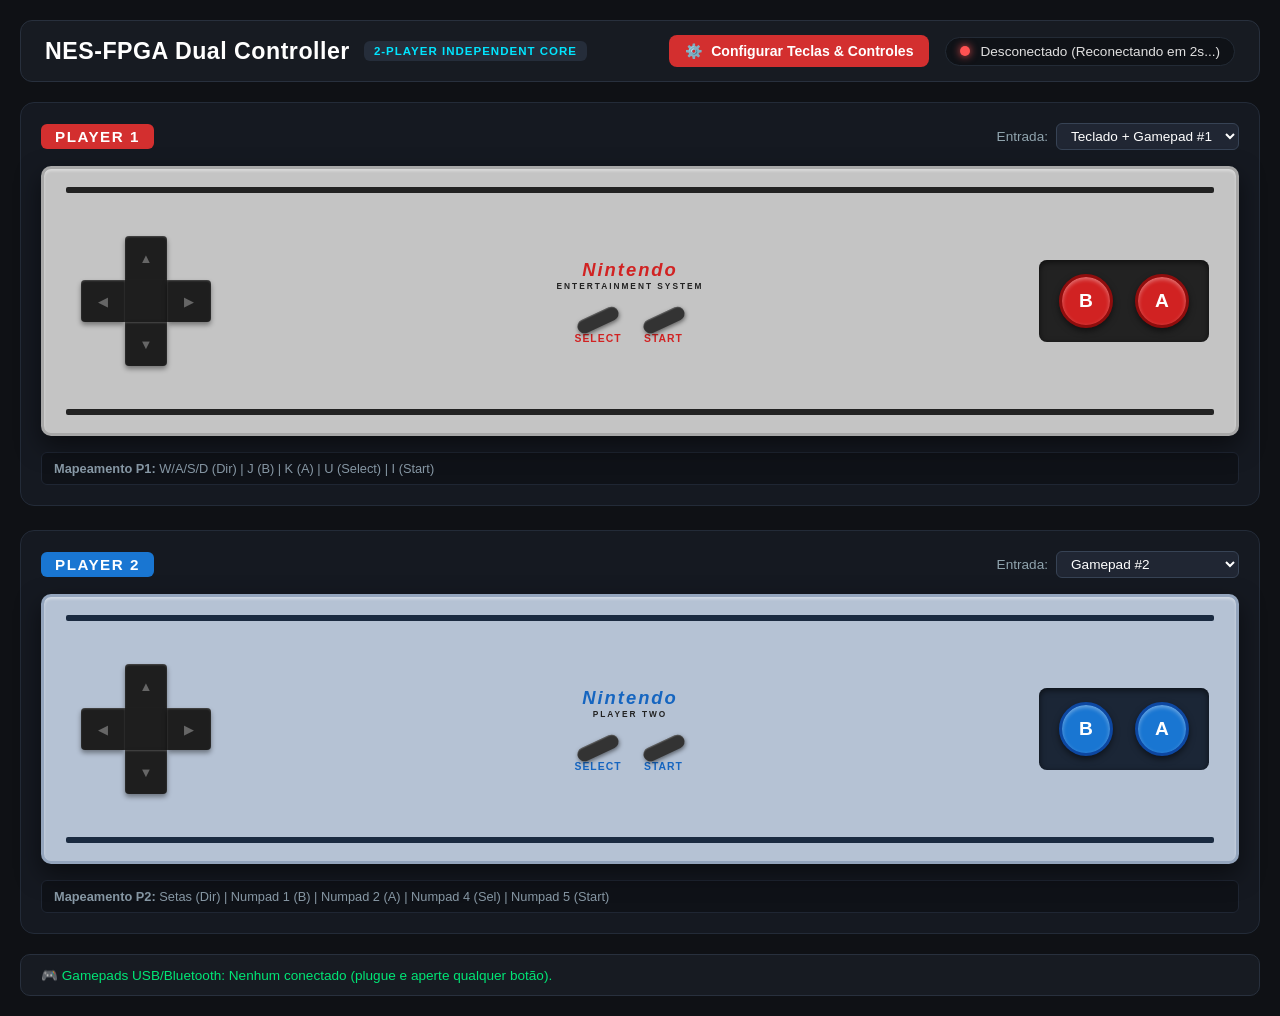
==== pc_controller/web/index.html @ de16bb4b "feat(controller): add independent dual controller support and web key remapping" ====
<!DOCTYPE html>
<html lang="pt-BR">
<head>
    <meta charset="UTF-8">
    <meta name="viewport" content="width=device-width, initial-scale=1.0">
    <title>NES-FPGA Dual Controller</title>
    <link rel="stylesheet" href="style.css">
</head>
<body>
    <div class="app-layout">
        <header>
            <div class="brand">
                <h1>NES-FPGA Dual Controller</h1>
                <span class="badge-system">2-Player Independent Core</span>
            </div>
            <div class="top-actions">
                <button id="btn-open-settings" class="btn-primary">
                    <span class="icon">⚙️</span> Configurar Teclas & Controles
                </button>
                <div class="status-bar">
                    <span id="connection-indicator" class="dot disconnected"></span>
                    <span id="connection-status">Desconectado</span>
                </div>
            </div>
        </header>

        <!-- Grade com os Dois Controles Virtuais do NES -->
        <main class="controllers-grid">
            <!-- PLAYER 1 -->
            <section class="player-panel p1-panel">
                <div class="panel-header">
                    <div class="player-tag tag-p1">PLAYER 1</div>
                    <div class="source-select-group">
                        <label for="p1-source">Entrada:</label>
                        <select id="p1-source" class="source-select">
                            <option value="keyboard">Teclado</option>
                            <option value="gp0">Gamepad #1</option>
                            <option value="gp1">Gamepad #2</option>
                            <option value="both" selected>Teclado + Gamepad #1</option>
                        </select>
                    </div>
                </div>

                <div class="controller-case p1-case">
                    <div class="stripe-top"></div>
                    <div class="controller-inner">
                        <!-- D-PAD -->
                        <div class="dpad-zone">
                            <div class="dpad" data-player="p1">
                                <div class="dpad-btn up" data-btn="up" id="p1-btn-up"><span>▲</span></div>
                                <div class="dpad-btn left" data-btn="left" id="p1-btn-left"><span>◀</span></div>
                                <div class="dpad-center"></div>
                                <div class="dpad-btn right" data-btn="right" id="p1-btn-right"><span>▶</span></div>
                                <div class="dpad-btn down" data-btn="down" id="p1-btn-down"><span>▼</span></div>
                            </div>
                        </div>

                        <!-- MIDDLE -->
                        <div class="middle-zone">
                            <div class="logo">Nintendo<br><small>ENTERTAINMENT SYSTEM</small></div>
                            <div class="pill-buttons">
                                <div class="pill-wrapper">
                                    <button class="pill-btn" data-player="p1" data-btn="select" id="p1-btn-select"></button>
                                    <span class="label">SELECT</span>
                                </div>
                                <div class="pill-wrapper">
                                    <button class="pill-btn" data-player="p1" data-btn="start" id="p1-btn-start"></button>
                                    <span class="label">START</span>
                                </div>
                            </div>
                        </div>

                        <!-- ACTION -->
                        <div class="action-zone">
                            <div class="round-btn-wrapper">
                                <button class="round-btn btn-b" data-player="p1" data-btn="b" id="p1-btn-b">B</button>
                            </div>
                            <div class="round-btn-wrapper">
                                <button class="round-btn btn-a" data-player="p1" data-btn="a" id="p1-btn-a">A</button>
                            </div>
                        </div>
                    </div>
                    <div class="stripe-bottom"></div>
                </div>

                <div class="quick-bindings">
                    <span><strong>Mapeamento P1:</strong> W/A/S/D (Dir) | J (B) | K (A) | U (Select) | I (Start)</span>
                </div>
            </section>

            <!-- PLAYER 2 -->
            <section class="player-panel p2-panel">
                <div class="panel-header">
                    <div class="player-tag tag-p2">PLAYER 2</div>
                    <div class="source-select-group">
                        <label for="p2-source">Entrada:</label>
                        <select id="p2-source" class="source-select">
                            <option value="keyboard">Teclado</option>
                            <option value="gp0">Gamepad #1</option>
                            <option value="gp1" selected>Gamepad #2</option>
                            <option value="both">Teclado + Gamepad #2</option>
                        </select>
                    </div>
                </div>

                <div class="controller-case p2-case">
                    <div class="stripe-top stripe-p2"></div>
                    <div class="controller-inner">
                        <!-- D-PAD -->
                        <div class="dpad-zone">
                            <div class="dpad" data-player="p2">
                                <div class="dpad-btn up" data-btn="up" id="p2-btn-up"><span>▲</span></div>
                                <div class="dpad-btn left" data-btn="left" id="p2-btn-left"><span>◀</span></div>
                                <div class="dpad-center"></div>
                                <div class="dpad-btn right" data-btn="right" id="p2-btn-right"><span>▶</span></div>
                                <div class="dpad-btn down" data-btn="down" id="p2-btn-down"><span>▼</span></div>
                            </div>
                        </div>

                        <!-- MIDDLE -->
                        <div class="middle-zone">
                            <div class="logo logo-p2">Nintendo<br><small>PLAYER TWO</small></div>
                            <div class="pill-buttons">
                                <div class="pill-wrapper">
                                    <button class="pill-btn pill-p2" data-player="p2" data-btn="select" id="p2-btn-select"></button>
                                    <span class="label label-p2">SELECT</span>
                                </div>
                                <div class="pill-wrapper">
                                    <button class="pill-btn pill-p2" data-player="p2" data-btn="start" id="p2-btn-start"></button>
                                    <span class="label label-p2">START</span>
                                </div>
                            </div>
                        </div>

                        <!-- ACTION -->
                        <div class="action-zone action-p2">
                            <div class="round-btn-wrapper">
                                <button class="round-btn btn-b btn-p2" data-player="p2" data-btn="b" id="p2-btn-b">B</button>
                            </div>
                            <div class="round-btn-wrapper">
                                <button class="round-btn btn-a btn-p2" data-player="p2" data-btn="a" id="p2-btn-a">A</button>
                            </div>
                        </div>
                    </div>
                    <div class="stripe-bottom stripe-p2"></div>
                </div>

                <div class="quick-bindings">
                    <span><strong>Mapeamento P2:</strong> Setas (Dir) | Numpad 1 (B) | Numpad 2 (A) | Numpad 4 (Sel) | Numpad 5 (Start)</span>
                </div>
            </section>
        </main>

        <!-- Informações de Gamepads Detectados -->
        <footer class="telemetry-footer">
            <div id="gamepad-telemetry">
                <span>🎮 Gamepads USB/Bluetooth: Nenhum conectado (plugue e aperte qualquer botão).</span>
            </div>
        </footer>
    </div>

    <!-- Modal de Configuração Interativa de Teclas -->
    <div id="settings-modal" class="modal-overlay hidden">
        <div class="modal-card">
            <div class="modal-header">
                <h2>Configuração de Teclas & Atribuição de Controles</h2>
                <button id="btn-close-modal" class="btn-close">&times;</button>
            </div>
            
            <p class="modal-tip">💡 Clique no botão de qualquer ação e em seguida <strong>pressione a tecla desejada</strong> no seu teclado para remapear.</p>

            <div class="mapping-columns">
                <!-- Coluna Player 1 -->
                <div class="mapping-col">
                    <h3 class="col-title title-p1">Player 1 (Vermelho)</h3>
                    <div class="bind-row"><span>Cima (Up):</span><button class="key-binder" data-p="p1" data-act="up">KeyW</button></div>
                    <div class="bind-row"><span>Baixo (Down):</span><button class="key-binder" data-p="p1" data-act="down">KeyS</button></div>
                    <div class="bind-row"><span>Esquerda (Left):</span><button class="key-binder" data-p="p1" data-act="left">KeyA</button></div>
                    <div class="bind-row"><span>Direita (Right):</span><button class="key-binder" data-p="p1" data-act="right">KeyD</button></div>
                    <div class="bind-row"><span>Botão B:</span><button class="key-binder" data-p="p1" data-act="b">KeyJ</button></div>
                    <div class="bind-row"><span>Botão A:</span><button class="key-binder" data-p="p1" data-act="a">KeyK</button></div>
                    <div class="bind-row"><span>Select:</span><button class="key-binder" data-p="p1" data-act="select">KeyU</button></div>
                    <div class="bind-row"><span>Start:</span><button class="key-binder" data-p="p1" data-act="start">KeyI</button></div>
                </div>

                <!-- Coluna Player 2 -->
                <div class="mapping-col">
                    <h3 class="col-title title-p2">Player 2 (Azul)</h3>
                    <div class="bind-row"><span>Cima (Up):</span><button class="key-binder" data-p="p2" data-act="up">ArrowUp</button></div>
                    <div class="bind-row"><span>Baixo (Down):</span><button class="key-binder" data-p="p2" data-act="down">ArrowDown</button></div>
                    <div class="bind-row"><span>Esquerda (Left):</span><button class="key-binder" data-p="p2" data-act="left">ArrowLeft</button></div>
                    <div class="bind-row"><span>Direita (Right):</span><button class="key-binder" data-p="p2" data-act="right">ArrowRight</button></div>
                    <div class="bind-row"><span>Botão B:</span><button class="key-binder" data-p="p2" data-act="b">Numpad1</button></div>
                    <div class="bind-row"><span>Botão A:</span><button class="key-binder" data-p="p2" data-act="a">Numpad2</button></div>
                    <div class="bind-row"><span>Select:</span><button class="key-binder" data-p="p2" data-act="select">Numpad4</button></div>
                    <div class="bind-row"><span>Start:</span><button class="key-binder" data-p="p2" data-act="start">Numpad5</button></div>
                </div>
            </div>

            <div class="modal-footer">
                <button id="btn-reset-defaults" class="btn-secondary">Restaurar Padrões</button>
                <button id="btn-save-modal" class="btn-primary">Salvar & Concluir</button>
            </div>
        </div>
    </div>

    <script src="app.js"></script>
</body>
</html>
---- pc_controller/web/style.css ----
* {
    box-sizing: border-box;
    margin: 0;
    padding: 0;
    user-select: none;
    -webkit-user-select: none;
}

body {
    background-color: #0f1115;
    color: #e0e0e0;
    font-family: 'Segoe UI', -apple-system, BlinkMacSystemFont, Roboto, sans-serif;
    min-height: 100vh;
    padding: 20px;
    display: flex;
    justify-content: center;
}

.app-layout {
    width: 100%;
    max-width: 1400px;
    display: flex;
    flex-direction: column;
    gap: 20px;
}

/* Header */
header {
    display: flex;
    justify-content: space-between;
    align-items: center;
    background: #171b22;
    padding: 14px 24px;
    border-radius: 12px;
    border: 1px solid #28303d;
}

.brand {
    display: flex;
    align-items: center;
    gap: 14px;
}

h1 {
    font-size: 1.45rem;
    font-weight: 800;
    color: #ffffff;
    letter-spacing: 0.5px;
}

.badge-system {
    font-size: 0.72rem;
    font-weight: 700;
    text-transform: uppercase;
    background: #252d3a;
    color: #00e5ff;
    padding: 4px 10px;
    border-radius: 6px;
    letter-spacing: 1px;
}

.top-actions {
    display: flex;
    align-items: center;
    gap: 16px;
}

.btn-primary {
    background: #d32f2f;
    color: white;
    border: none;
    padding: 8px 16px;
    border-radius: 8px;
    font-weight: 700;
    font-size: 0.88rem;
    cursor: pointer;
    display: flex;
    align-items: center;
    gap: 8px;
    transition: background 0.15s ease, transform 0.05s ease;
}

.btn-primary:hover {
    background: #f44336;
}

.btn-primary:active {
    transform: scale(0.97);
}

.btn-secondary {
    background: #2e3846;
    color: #b0bec5;
    border: 1px solid #455468;
    padding: 8px 16px;
    border-radius: 8px;
    font-weight: 600;
    cursor: pointer;
}

.btn-secondary:hover {
    background: #3d4a5c;
    color: #fff;
}

.status-bar {
    display: flex;
    align-items: center;
    gap: 10px;
    font-size: 0.85rem;
    background: #0f1217;
    padding: 6px 14px;
    border-radius: 20px;
    border: 1px solid #232b36;
}

.dot {
    width: 10px;
    height: 10px;
    border-radius: 50%;
}

.dot.connected {
    background-color: #00e676;
    box-shadow: 0 0 8px #00e676;
}

.dot.disconnected {
    background-color: #ff5252;
    box-shadow: 0 0 8px #ff5252;
}

/* Grade com os 2 Controles */
.controllers-grid {
    display: grid;
    grid-template-columns: repeat(auto-fit, minmax(620px, 1fr));
    gap: 24px;
}

.player-panel {
    background: #151921;
    border-radius: 14px;
    padding: 20px;
    border: 1px solid #232b38;
    display: flex;
    flex-direction: column;
    gap: 16px;
}

.panel-header {
    display: flex;
    justify-content: space-between;
    align-items: center;
}

.player-tag {
    font-weight: 900;
    font-size: 0.95rem;
    padding: 4px 14px;
    border-radius: 6px;
    letter-spacing: 1.5px;
}

.tag-p1 {
    background: #d32f2f;
    color: #fff;
}

.tag-p2 {
    background: #1976d2;
    color: #fff;
}

.source-select-group {
    display: flex;
    align-items: center;
    gap: 8px;
    font-size: 0.85rem;
    color: #90a4ae;
}

.source-select {
    background: #202633;
    color: #fff;
    border: 1px solid #374355;
    padding: 4px 10px;
    border-radius: 6px;
    font-size: 0.85rem;
    outline: none;
    cursor: pointer;
}

/* Chassi do Controle */
.controller-case {
    height: 270px;
    border-radius: 10px;
    padding: 18px 22px;
    display: flex;
    flex-direction: column;
    justify-content: space-between;
    position: relative;
    box-shadow: 0 10px 24px rgba(0, 0, 0, 0.5), inset 0 2px 3px rgba(255, 255, 255, 0.4);
}

.p1-case {
    background-color: #c4c4c4;
    border: 3px solid #a8a8a8;
}

.p2-case {
    background-color: #b5c2d4;
    border: 3px solid #94a5bd;
}

.stripe-top, .stripe-bottom {
    width: 100%;
    height: 6px;
    background: #222;
    border-radius: 2px;
}

.stripe-p2 {
    background: #1a2a40;
}

.controller-inner {
    display: flex;
    justify-content: space-between;
    align-items: center;
    height: 100%;
    padding: 0 5px;
}

/* D-PAD */
.dpad-zone {
    width: 150px;
    height: 150px;
    display: flex;
    justify-content: center;
    align-items: center;
}

.dpad {
    position: relative;
    width: 130px;
    height: 130px;
}

.dpad-btn {
    position: absolute;
    background: #1e1e1e;
    color: #666;
    display: flex;
    justify-content: center;
    align-items: center;
    font-size: 13px;
    cursor: pointer;
    box-shadow: inset 0 1px 2px rgba(255, 255, 255, 0.2), 0 3px 5px rgba(0, 0, 0, 0.4);
    transition: all 0.05s ease;
}

.dpad-btn.up {
    top: 0;
    left: 44px;
    width: 42px;
    height: 44px;
    border-radius: 4px 4px 0 0;
}

.dpad-btn.down {
    bottom: 0;
    left: 44px;
    width: 42px;
    height: 44px;
    border-radius: 0 0 4px 4px;
}

.dpad-btn.left {
    top: 44px;
    left: 0;
    width: 44px;
    height: 42px;
    border-radius: 4px 0 0 4px;
}

.dpad-btn.right {
    top: 44px;
    right: 0;
    width: 44px;
    height: 42px;
    border-radius: 0 4px 4px 0;
}

.dpad-center {
    position: absolute;
    top: 44px;
    left: 44px;
    width: 42px;
    height: 42px;
    background: #1e1e1e;
}

.dpad-btn.active {
    background: #ff2a2a;
    color: #fff;
    box-shadow: inset 0 2px 6px rgba(0,0,0,0.8);
    transform: translateY(2px);
}

.p2-panel .dpad-btn.active {
    background: #0091ea;
}

/* Zona Central */
.middle-zone {
    display: flex;
    flex-direction: column;
    align-items: center;
    gap: 22px;
}

.logo {
    color: #d12222;
    font-weight: 900;
    font-size: 1.15rem;
    text-align: center;
    font-style: italic;
    letter-spacing: 2px;
}

.logo small {
    display: block;
    font-size: 0.52rem;
    letter-spacing: 2px;
    color: #222;
    font-style: normal;
    font-weight: 700;
}

.logo-p2 {
    color: #1565c0;
}

.pill-buttons {
    display: flex;
    gap: 20px;
}

.pill-wrapper {
    display: flex;
    flex-direction: column;
    align-items: center;
    gap: 6px;
}

.pill-btn {
    width: 44px;
    height: 14px;
    background: #333;
    border-radius: 8px;
    border: none;
    cursor: pointer;
    box-shadow: 0 2px 4px rgba(0,0,0,0.5), inset 0 1px 1px rgba(255,255,255,0.2);
    transform: rotate(-25deg);
    transition: all 0.05s ease;
}

.pill-btn.active {
    background: #d12222;
    transform: rotate(-25deg) translateY(2px);
}

.pill-p2.active {
    background: #1565c0;
}

.label {
    font-size: 0.65rem;
    font-weight: 800;
    color: #d12222;
    letter-spacing: 1px;
}

.label-p2 {
    color: #1565c0;
}

/* Botões A / B */
.action-zone {
    display: flex;
    gap: 22px;
    background: #222;
    padding: 14px 20px;
    border-radius: 8px;
    box-shadow: inset 0 2px 6px rgba(0,0,0,0.6);
}

.action-p2 {
    background: #1b2636;
}

.round-btn-wrapper {
    display: flex;
    flex-direction: column;
    align-items: center;
}

.round-btn {
    width: 54px;
    height: 54px;
    border-radius: 50%;
    background: #d12222;
    color: #fff;
    border: 3px solid #8f0d0d;
    font-size: 1.2rem;
    font-weight: 900;
    cursor: pointer;
    box-shadow: 0 3px 6px rgba(0,0,0,0.5), inset 0 2px 4px rgba(255,255,255,0.4);
    transition: all 0.05s ease;
}

.btn-p2 {
    background: #1976d2;
    border: 3px solid #0d47a1;
}

.round-btn.active {
    background: #990000;
    box-shadow: inset 0 4px 8px rgba(0,0,0,0.8);
    transform: translateY(2px);
}

.btn-p2.active {
    background: #0b3d80;
}

.quick-bindings {
    font-size: 0.8rem;
    color: #8899a6;
    background: #0f1218;
    padding: 8px 12px;
    border-radius: 6px;
    border: 1px solid #1f2633;
}

/* Rodapé / Telemetria */
.telemetry-footer {
    background: #171b22;
    padding: 12px 20px;
    border-radius: 10px;
    border: 1px solid #28303d;
    font-size: 0.85rem;
    color: #00e676;
}

/* Modal de Mapeamento */
.modal-overlay {
    position: fixed;
    top: 0;
    left: 0;
    width: 100vw;
    height: 100vh;
    background: rgba(0, 0, 0, 0.75);
    backdrop-filter: blur(4px);
    display: flex;
    justify-content: center;
    align-items: center;
    z-index: 1000;
}

.modal-overlay.hidden {
    display: none;
}

.modal-card {
    background: #1a1e27;
    border: 1px solid #2e3747;
    border-radius: 14px;
    width: 90%;
    max-width: 820px;
    padding: 24px;
    display: flex;
    flex-direction: column;
    gap: 18px;
    box-shadow: 0 16px 36px rgba(0,0,0,0.8);
}

.modal-header {
    display: flex;
    justify-content: space-between;
    align-items: center;
}

.modal-header h2 {
    font-size: 1.25rem;
    color: #fff;
}

.btn-close {
    background: none;
    border: none;
    color: #90a4ae;
    font-size: 1.6rem;
    cursor: pointer;
}

.modal-tip {
    font-size: 0.86rem;
    color: #ffb74d;
    background: rgba(255, 183, 77, 0.1);
    padding: 8px 12px;
    border-radius: 6px;
    border-left: 3px solid #ffb74d;
}

.mapping-columns {
    display: grid;
    grid-template-columns: 1fr 1fr;
    gap: 20px;
}

.mapping-col {
    background: #12151c;
    padding: 16px;
    border-radius: 10px;
    border: 1px solid #232b38;
    display: flex;
    flex-direction: column;
    gap: 10px;
}

.col-title {
    font-size: 0.95rem;
    font-weight: 800;
    margin-bottom: 4px;
}

.title-p1 { color: #ff5252; }
.title-p2 { color: #40c4ff; }

.bind-row {
    display: flex;
    justify-content: space-between;
    align-items: center;
    font-size: 0.85rem;
    color: #cfd8dc;
}

.key-binder {
    background: #252d3a;
    color: #fff;
    border: 1px solid #3d4a5e;
    padding: 6px 14px;
    border-radius: 6px;
    font-family: monospace;
    font-size: 0.85rem;
    font-weight: 700;
    cursor: pointer;
    min-width: 110px;
    text-align: center;
    transition: all 0.15s ease;
}

.key-binder:hover {
    background: #333d4e;
    border-color: #00bcd4;
}

.key-binder.recording {
    background: #ff6f00 !important;
    color: #fff !important;
    border-color: #ffd54f !important;
    animation: pulse 1s infinite alternate;
}

@keyframes pulse {
    from { transform: scale(1); box-shadow: 0 0 4px #ff6f00; }
    to { transform: scale(1.04); box-shadow: 0 0 12px #ffb300; }
}

.modal-footer {
    display: flex;
    justify-content: flex-end;
    gap: 12px;
    padding-top: 10px;
    border-top: 1px solid #28303d;
}
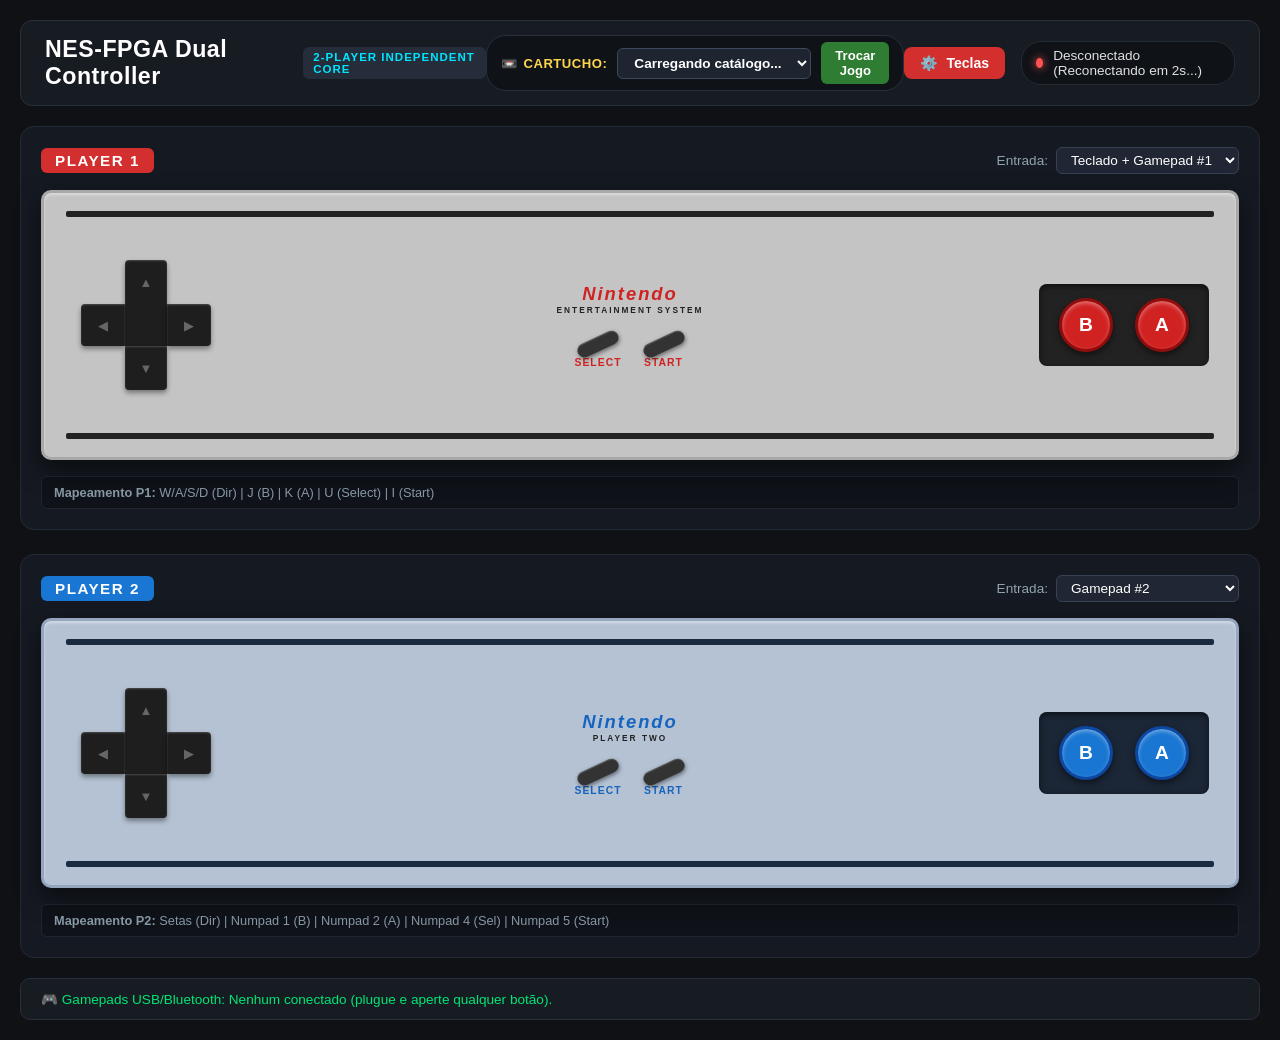
==== commit 4b928c4a: "feat(cart_init, web): add 57 Mapper 0 games, batch generator, CLI switcher, and Web cartridge select" ====
--- a/pc_controller/web/index.html
+++ b/pc_controller/web/index.html
@@ -13,9 +13,21 @@
                 <h1>NES-FPGA Dual Controller</h1>
                 <span class="badge-system">2-Player Independent Core</span>
             </div>
+            <div class="cartridge-switch-bar">
+                <div class="cart-label">
+                    <span class="cart-icon">📼</span>
+                    <span class="cart-title">Cartucho:</span>
+                </div>
+                <select id="select-game" class="game-select" title="Selecione o jogo NROM (Mapper 0) para carregar">
+                    <option value="" disabled selected>Carregando catálogo...</option>
+                </select>
+                <button id="btn-switch-game" class="btn-cart-switch" title="Atualiza prg.mif e chr.mif para o jogo selecionado">
+                    Trocar Jogo
+                </button>
+            </div>
             <div class="top-actions">
                 <button id="btn-open-settings" class="btn-primary">
-                    <span class="icon">⚙️</span> Configurar Teclas & Controles
+                    <span class="icon">⚙️</span> Teclas
                 </button>
                 <div class="status-bar">
                     <span id="connection-indicator" class="dot disconnected"></span>
@@ -204,6 +216,36 @@
         </div>
     </div>
 
+    <!-- Modal de Instruções de Atualização na FPGA -->
+    <div id="switch-modal" class="modal-overlay hidden">
+        <div class="modal-card">
+            <div class="modal-header">
+                <h2>🎮 Cartucho Atualizado: <span id="modal-game-name">Super Mario Bros.</span></h2>
+                <button id="btn-close-switch-modal" class="btn-close">✕</button>
+            </div>
+            <div class="modal-body-switch">
+                <div class="game-details-badge">
+                    <span id="badge-mapper" class="badge-tag">NROM-256</span>
+                    <span id="badge-mirror" class="badge-tag">Vertical</span>
+                    <span id="badge-prg" class="badge-tag">PRG: 32 KB</span>
+                    <span id="badge-chr" class="badge-tag">CHR: 8 KB</span>
+                </div>
+                <p class="switch-lead">Os arquivos <code>cart_init/prg.mif</code> e <code>chr.mif</code> foram atualizados com sucesso!</p>
+                <div class="quartus-steps">
+                    <h3>Passos Rápidos no Intel Quartus (sem recompilar tudo):</h3>
+                    <ol>
+                        <li><strong>Processing ➔ Update Memory Initialization File</strong> <kbd>Ctrl+Shift+U</kbd></li>
+                        <li><strong>Processing ➔ Start ➔ Start Assembler</strong> <kbd>Ctrl+L</kbd></li>
+                        <li><strong>Tools ➔ Programmer ➔ Start</strong> (gravar o arquivo <code>.sof</code> atualizado na DE10-Lite)</li>
+                    </ol>
+                </div>
+            </div>
+            <div class="modal-footer">
+                <button id="btn-ok-switch-modal" class="btn-primary">Entendido!</button>
+            </div>
+        </div>
+    </div>
+
     <script src="app.js"></script>
 </body>
 </html>
--- a/pc_controller/web/style.css
+++ b/pc_controller/web/style.css
@@ -585,3 +585,132 @@
     padding-top: 10px;
     border-top: 1px solid #28303d;
 }
+
+/* Barra de Seleção de Cartucho / Jogo */
+.cartridge-switch-bar {
+    display: flex;
+    align-items: center;
+    gap: 10px;
+    background: #0f1217;
+    padding: 6px 14px;
+    border-radius: 20px;
+    border: 1px solid #28303d;
+}
+
+.cart-label {
+    display: flex;
+    align-items: center;
+    gap: 6px;
+    font-size: 0.82rem;
+    font-weight: 700;
+    color: #ffd54f;
+    text-transform: uppercase;
+    letter-spacing: 0.5px;
+}
+
+.game-select {
+    background: #1e2430;
+    color: #ffffff;
+    border: 1px solid #3d4a5e;
+    padding: 6px 12px;
+    border-radius: 6px;
+    font-size: 0.85rem;
+    font-weight: 600;
+    max-width: 280px;
+    cursor: pointer;
+    outline: none;
+    transition: border-color 0.15s ease;
+}
+
+.game-select:focus {
+    border-color: #00bcd4;
+}
+
+.btn-cart-switch {
+    background: #2e7d32;
+    color: #ffffff;
+    border: none;
+    padding: 6px 14px;
+    border-radius: 6px;
+    font-size: 0.82rem;
+    font-weight: 700;
+    cursor: pointer;
+    transition: background 0.15s ease, transform 0.05s ease;
+}
+
+.btn-cart-switch:hover {
+    background: #388e3c;
+}
+
+.btn-cart-switch:active {
+    transform: scale(0.96);
+}
+
+/* Modal de Troca de Jogo */
+.modal-body-switch {
+    display: flex;
+    flex-direction: column;
+    gap: 16px;
+    padding: 10px 0;
+}
+
+.game-details-badge {
+    display: flex;
+    flex-wrap: wrap;
+    gap: 8px;
+}
+
+.badge-tag {
+    background: #252d3a;
+    color: #00e5ff;
+    border: 1px solid #364457;
+    padding: 4px 10px;
+    border-radius: 6px;
+    font-size: 0.78rem;
+    font-weight: 700;
+}
+
+.switch-lead {
+    font-size: 0.95rem;
+    color: #e0e0e0;
+}
+
+.switch-lead code {
+    background: #212631;
+    color: #4fc3f7;
+    padding: 2px 6px;
+    border-radius: 4px;
+    font-family: monospace;
+}
+
+.quartus-steps {
+    background: #11151c;
+    border: 1px solid #28303d;
+    padding: 16px;
+    border-radius: 8px;
+}
+
+.quartus-steps h3 {
+    font-size: 0.92rem;
+    color: #ffb74d;
+    margin-bottom: 12px;
+}
+
+.quartus-steps ol {
+    margin-left: 20px;
+    display: flex;
+    flex-direction: column;
+    gap: 10px;
+    font-size: 0.88rem;
+    color: #cfd8dc;
+}
+
+.quartus-steps kbd {
+    background: #263238;
+    color: #eceff1;
+    border: 1px solid #455a64;
+    padding: 2px 6px;
+    border-radius: 4px;
+    font-family: monospace;
+    font-size: 0.78rem;
+}
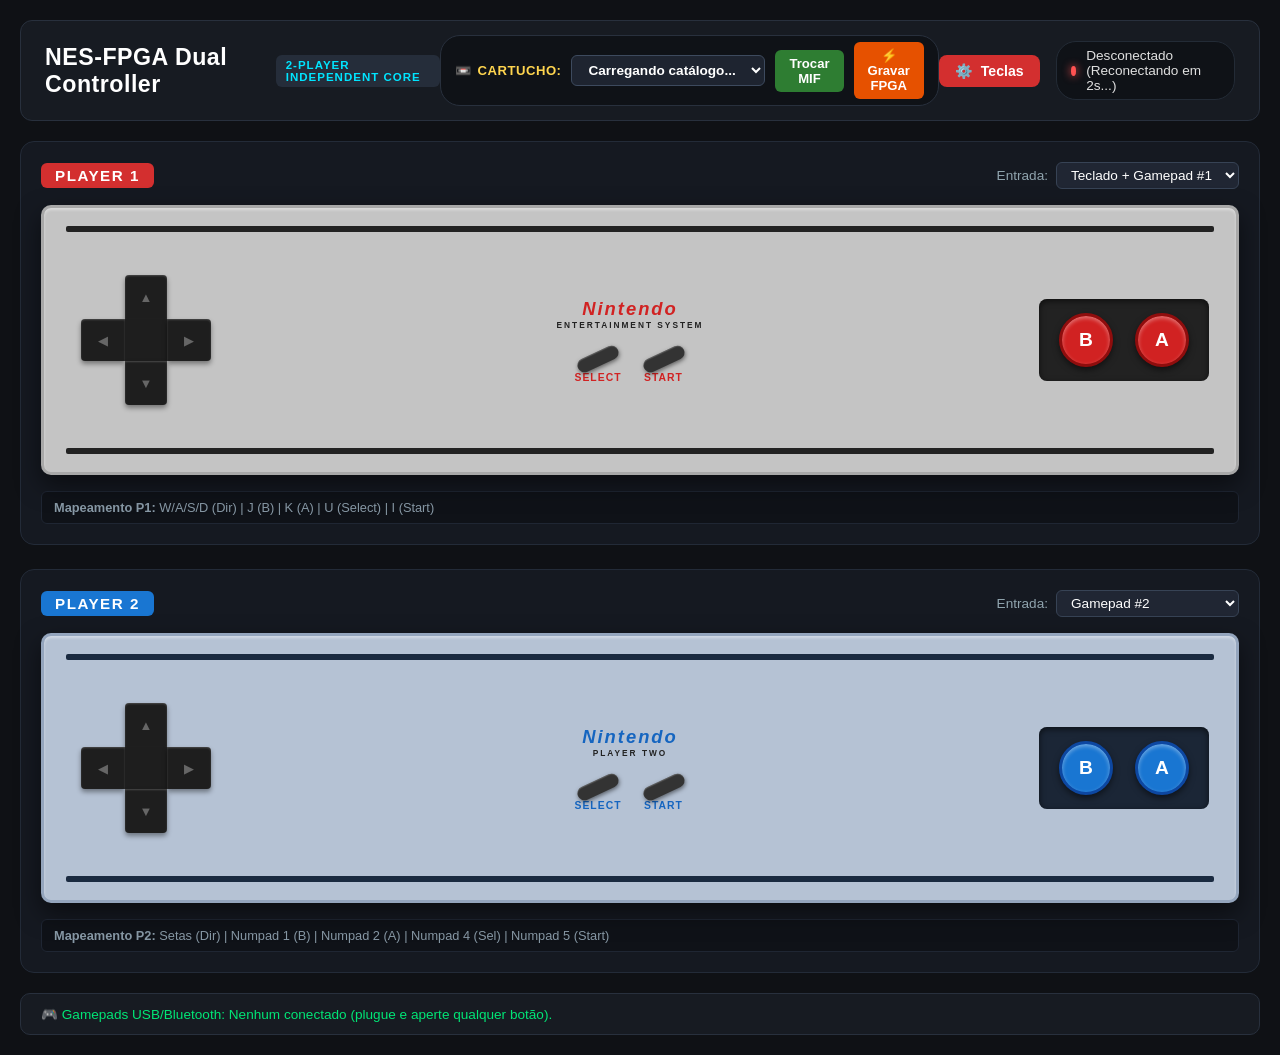
==== commit 13779bf0: "feat(quartus_cli): automate Quartus MIF update, assembler, and JTAG flashing via CLI and Web - Imple" ====
--- a/pc_controller/web/index.html
+++ b/pc_controller/web/index.html
@@ -21,8 +21,11 @@
                 <select id="select-game" class="game-select" title="Selecione o jogo NROM (Mapper 0) para carregar">
                     <option value="" disabled selected>Carregando catálogo...</option>
                 </select>
-                <button id="btn-switch-game" class="btn-cart-switch" title="Atualiza prg.mif e chr.mif para o jogo selecionado">
-                    Trocar Jogo
+                <button id="btn-switch-game" class="btn-cart-switch" title="Apenas altera os arquivos MIF em cart_init/">
+                    Trocar MIF
+                </button>
+                <button id="btn-flash-game" class="btn-cart-flash" title="1-Click: Altera MIF + Recompila com Assembler + Grava na FPGA via Quartus CLI">
+                    ⚡ Gravar FPGA
                 </button>
             </div>
             <div class="top-actions">
--- a/pc_controller/web/style.css
+++ b/pc_controller/web/style.css
@@ -646,6 +646,26 @@
     transform: scale(0.96);
 }
 
+.btn-cart-flash {
+    background: #e65100;
+    color: #ffffff;
+    border: none;
+    padding: 6px 14px;
+    border-radius: 6px;
+    font-size: 0.82rem;
+    font-weight: 700;
+    cursor: pointer;
+    transition: background 0.15s ease, transform 0.05s ease;
+}
+
+.btn-cart-flash:hover {
+    background: #f57c00;
+}
+
+.btn-cart-flash:active {
+    transform: scale(0.96);
+}
+
 /* Modal de Troca de Jogo */
 .modal-body-switch {
     display: flex;
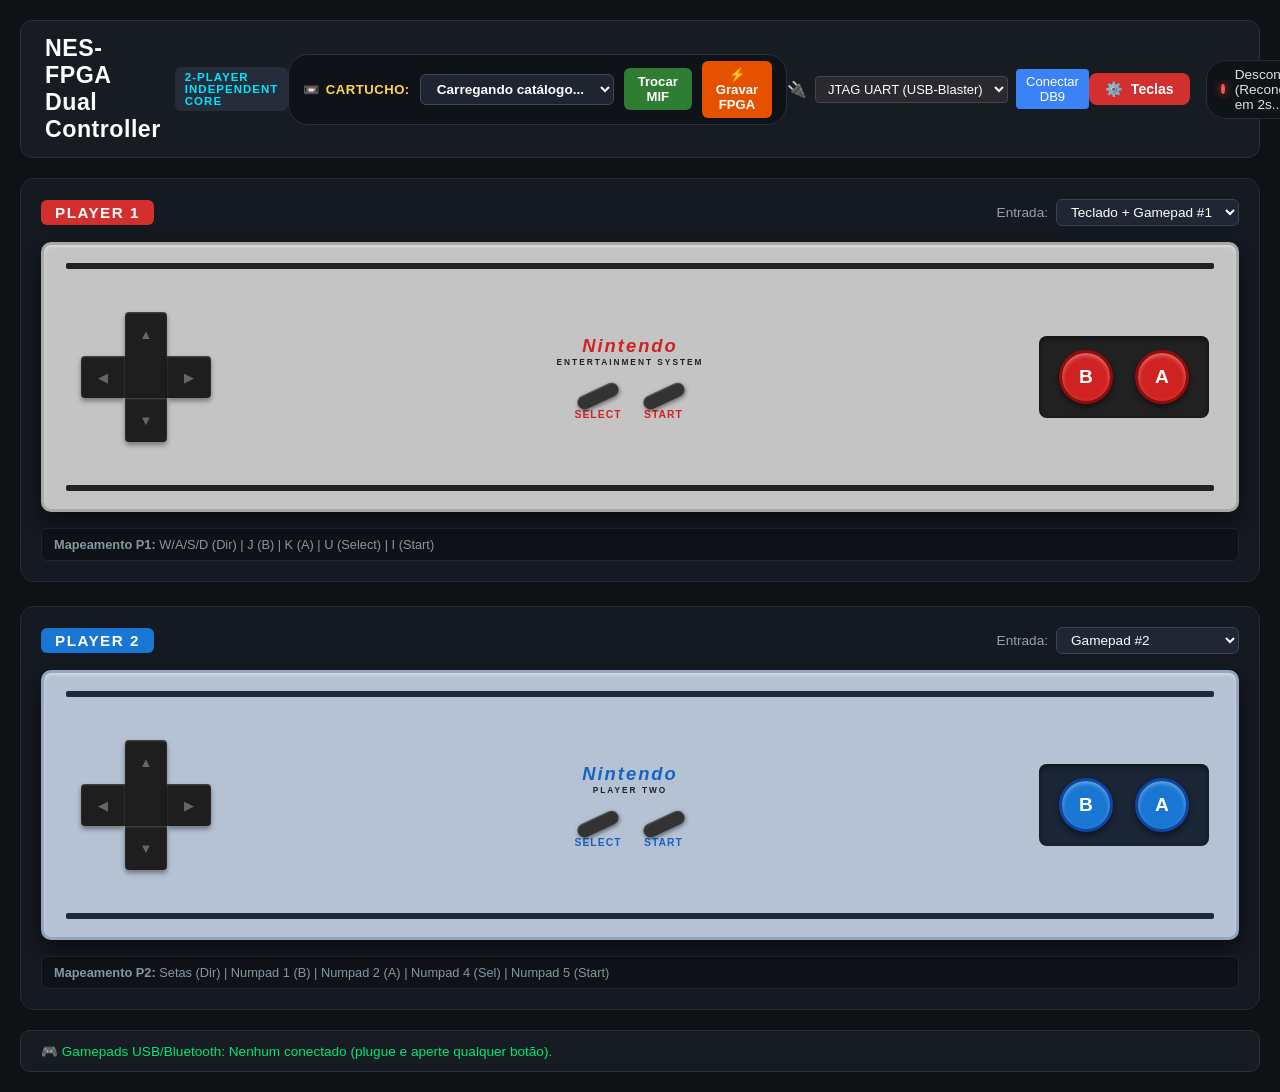
==== commit 96ec0a72: "feat: prioritize Quartus 18.1, fix JTAG/PC bridge, add 7-seg debug and RS-232 serial support" ====
--- a/pc_controller/web/index.html
+++ b/pc_controller/web/index.html
@@ -28,6 +28,15 @@
                     ⚡ Gravar FPGA
                 </button>
             </div>
+            <div class="serial-switch-bar" style="display: flex; align-items: center; gap: 8px;">
+                <span class="serial-icon" title="Porta Serial RS-232 / DB9">🔌</span>
+                <select id="select-serial-port" class="serial-select" title="Selecione a porta Serial COM (conector DB9 ou conversor USB-Serial)" style="background: #2a2a2e; color: #fff; border: 1px solid #444; border-radius: 4px; padding: 4px 8px; font-size: 13px;">
+                    <option value="">JTAG UART (USB-Blaster)</option>
+                </select>
+                <button id="btn-toggle-serial" class="btn-serial" title="Conectar conector Serial DB9 / RS-232" style="background: #3b82f6; color: #fff; border: none; border-radius: 4px; padding: 5px 10px; font-size: 13px; cursor: pointer;">
+                    Conectar DB9
+                </button>
+            </div>
             <div class="top-actions">
                 <button id="btn-open-settings" class="btn-primary">
                     <span class="icon">⚙️</span> Teclas
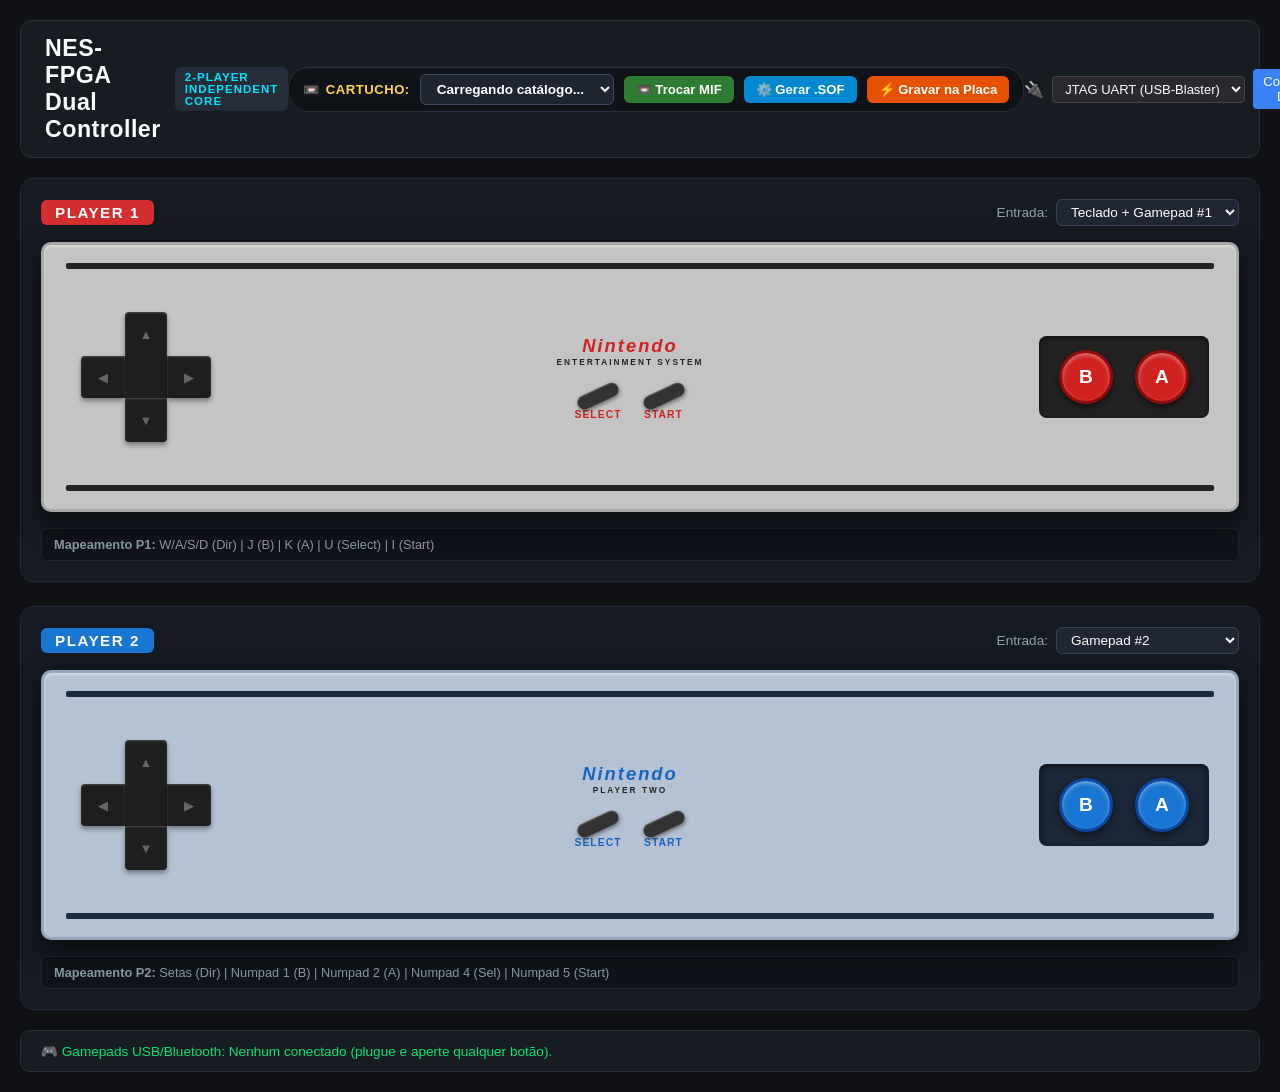
==== commit cfb9fa52: "fix(web): implementar 3 acoes de cartucho, alertas contextuais e deteccao de cabo JTAG" ====
--- a/pc_controller/web/index.html
+++ b/pc_controller/web/index.html
@@ -21,11 +21,14 @@
                 <select id="select-game" class="game-select" title="Selecione o jogo NROM (Mapper 0) para carregar">
                     <option value="" disabled selected>Carregando catálogo...</option>
                 </select>
-                <button id="btn-switch-game" class="btn-cart-switch" title="Apenas altera os arquivos MIF em cart_init/">
-                    Trocar MIF
-                </button>
-                <button id="btn-flash-game" class="btn-cart-flash" title="1-Click: Altera MIF + Recompila com Assembler + Grava na FPGA via Quartus CLI">
-                    ⚡ Gravar FPGA
+                <button id="btn-switch-mif" class="btn-cart-mif" title="Apenas altera os arquivos MIF em cart_init/ (instantâneo)">
+                    📼 Trocar MIF
+                </button>
+                <button id="btn-build-sof" class="btn-cart-build" title="Altera MIF e recompila o bitstream NES.sof com o Quartus Assembler">
+                    ⚙️ Gerar .SOF
+                </button>
+                <button id="btn-flash-game" class="btn-cart-flash" title="1-Click: Altera MIF + Recompila com Assembler + Grava na FPGA via Quartus Programmer">
+                    ⚡ Gravar na Placa
                 </button>
             </div>
             <div class="serial-switch-bar" style="display: flex; align-items: center; gap: 8px;">
@@ -228,11 +231,11 @@
         </div>
     </div>
 
-    <!-- Modal de Instruções de Atualização na FPGA -->
+    <!-- Modal de Instruções e Status de Atualização na FPGA -->
     <div id="switch-modal" class="modal-overlay hidden">
         <div class="modal-card">
             <div class="modal-header">
-                <h2>🎮 Cartucho Atualizado: <span id="modal-game-name">Super Mario Bros.</span></h2>
+                <h2>🎮 <span id="modal-title-text">Cartucho Atualizado</span>: <span id="modal-game-name">Super Mario Bros.</span></h2>
                 <button id="btn-close-switch-modal" class="btn-close">✕</button>
             </div>
             <div class="modal-body-switch">
@@ -242,13 +245,48 @@
                     <span id="badge-prg" class="badge-tag">PRG: 32 KB</span>
                     <span id="badge-chr" class="badge-tag">CHR: 8 KB</span>
                 </div>
-                <p class="switch-lead">Os arquivos <code>cart_init/prg.mif</code> e <code>chr.mif</code> foram atualizados com sucesso!</p>
-                <div class="quartus-steps">
-                    <h3>Passos Rápidos no Intel Quartus (sem recompilar tudo):</h3>
+
+                <!-- Pipeline Status Cards -->
+                <div class="pipeline-status-grid">
+                    <div id="step-card-mif" class="step-card step-done">
+                        <div class="step-icon">📼</div>
+                        <div class="step-info">
+                            <span class="step-name">1. Arquivos MIF</span>
+                            <span id="step-status-mif" class="step-badge badge-success">Atualizado</span>
+                        </div>
+                    </div>
+                    <div id="step-card-sof" class="step-card">
+                        <div class="step-icon">⚙️</div>
+                        <div class="step-info">
+                            <span class="step-name">2. Compilar .SOF</span>
+                            <span id="step-status-sof" class="step-badge badge-neutral">Pendente</span>
+                        </div>
+                    </div>
+                    <div id="step-card-jtag" class="step-card">
+                        <div class="step-icon">⚡</div>
+                        <div class="step-info">
+                            <span class="step-name">3. Gravação FPGA</span>
+                            <span id="step-status-jtag" class="step-badge badge-neutral">Não Solicitado</span>
+                        </div>
+                    </div>
+                </div>
+
+                <!-- Caixa de Mensagem / Alerta Contextual -->
+                <div id="modal-alert-box" class="modal-alert-box alert-info">
+                    <div id="modal-alert-icon" class="alert-icon">ℹ️</div>
+                    <div class="alert-content">
+                        <h4 id="modal-alert-title">Status da Operação</h4>
+                        <p id="modal-alert-desc">Os arquivos MIF foram atualizados com sucesso.</p>
+                    </div>
+                </div>
+
+                <!-- Instruções Manuais no Quartus (exibido apenas se for ação só-MIF) -->
+                <div id="modal-manual-steps" class="quartus-steps">
+                    <h3>Fluxo Manual no Intel Quartus (caso queira recompilar pelo programa):</h3>
                     <ol>
                         <li><strong>Processing ➔ Update Memory Initialization File</strong> <kbd>Ctrl+Shift+U</kbd></li>
                         <li><strong>Processing ➔ Start ➔ Start Assembler</strong> <kbd>Ctrl+L</kbd></li>
-                        <li><strong>Tools ➔ Programmer ➔ Start</strong> (gravar o arquivo <code>.sof</code> atualizado na DE10-Lite)</li>
+                        <li><strong>Tools ➔ Programmer ➔ Start</strong> (gravar o arquivo <code>output_files/NES.sof</code> na placa DE10-Lite)</li>
                     </ol>
                 </div>
             </div>
--- a/pc_controller/web/style.css
+++ b/pc_controller/web/style.css
@@ -626,23 +626,48 @@
     border-color: #00bcd4;
 }
 
+.btn-cart-mif,
 .btn-cart-switch {
     background: #2e7d32;
     color: #ffffff;
     border: none;
-    padding: 6px 14px;
+    padding: 6px 12px;
     border-radius: 6px;
     font-size: 0.82rem;
     font-weight: 700;
     cursor: pointer;
     transition: background 0.15s ease, transform 0.05s ease;
-}
-
+    white-space: nowrap;
+}
+
+.btn-cart-mif:hover,
 .btn-cart-switch:hover {
     background: #388e3c;
 }
 
+.btn-cart-mif:active,
 .btn-cart-switch:active {
+    transform: scale(0.96);
+}
+
+.btn-cart-build {
+    background: #0288d1;
+    color: #ffffff;
+    border: none;
+    padding: 6px 12px;
+    border-radius: 6px;
+    font-size: 0.82rem;
+    font-weight: 700;
+    cursor: pointer;
+    transition: background 0.15s ease, transform 0.05s ease;
+    white-space: nowrap;
+}
+
+.btn-cart-build:hover {
+    background: #039be5;
+}
+
+.btn-cart-build:active {
     transform: scale(0.96);
 }
 
@@ -650,12 +675,13 @@
     background: #e65100;
     color: #ffffff;
     border: none;
-    padding: 6px 14px;
+    padding: 6px 12px;
     border-radius: 6px;
     font-size: 0.82rem;
     font-weight: 700;
     cursor: pointer;
     transition: background 0.15s ease, transform 0.05s ease;
+    white-space: nowrap;
 }
 
 .btn-cart-flash:hover {
@@ -666,7 +692,15 @@
     transform: scale(0.96);
 }
 
-/* Modal de Troca de Jogo */
+.btn-cart-mif:disabled,
+.btn-cart-build:disabled,
+.btn-cart-flash:disabled {
+    opacity: 0.6;
+    cursor: not-allowed;
+    transform: none;
+}
+
+/* Modal de Troca de Jogo e Automação */
 .modal-body-switch {
     display: flex;
     flex-direction: column;
@@ -688,6 +722,120 @@
     border-radius: 6px;
     font-size: 0.78rem;
     font-weight: 700;
+}
+
+/* Pipeline Status Cards */
+.pipeline-status-grid {
+    display: grid;
+    grid-template-columns: repeat(3, 1fr);
+    gap: 10px;
+}
+
+.step-card {
+    background: #141922;
+    border: 1px solid #252d3d;
+    border-radius: 8px;
+    padding: 10px;
+    display: flex;
+    align-items: center;
+    gap: 10px;
+    transition: border-color 0.2s ease;
+}
+
+.step-card .step-icon {
+    font-size: 1.3rem;
+}
+
+.step-card .step-info {
+    display: flex;
+    flex-direction: column;
+    gap: 2px;
+}
+
+.step-name {
+    font-size: 0.75rem;
+    color: #90a4ae;
+    font-weight: 600;
+}
+
+.step-badge {
+    font-size: 0.72rem;
+    font-weight: 700;
+    padding: 2px 6px;
+    border-radius: 4px;
+    width: fit-content;
+}
+
+.badge-neutral {
+    background: #263238;
+    color: #90a4ae;
+}
+
+.badge-success {
+    background: #1b5e20;
+    color: #a5d6a7;
+    border: 1px solid #2e7d32;
+}
+
+.badge-warning {
+    background: #e65100;
+    color: #ffe0b2;
+    border: 1px solid #f57c00;
+}
+
+.badge-error {
+    background: #b71c1c;
+    color: #ffcdd2;
+    border: 1px solid #d32f2f;
+}
+
+/* Caixa de Alerta Contextual */
+.modal-alert-box {
+    display: flex;
+    align-items: flex-start;
+    gap: 12px;
+    padding: 14px;
+    border-radius: 8px;
+    border-left: 4px solid #00bcd4;
+    background: #131b26;
+}
+
+.modal-alert-box.alert-info {
+    border-left-color: #00bcd4;
+    background: #10212f;
+}
+
+.modal-alert-box.alert-success {
+    border-left-color: #00e676;
+    background: #0e2a1b;
+}
+
+.modal-alert-box.alert-warning {
+    border-left-color: #ff9800;
+    background: #2b1d0c;
+}
+
+.modal-alert-box.alert-error {
+    border-left-color: #f44336;
+    background: #2b1010;
+}
+
+.alert-icon {
+    font-size: 1.5rem;
+    line-height: 1;
+}
+
+.alert-content h4 {
+    margin: 0 0 4px 0;
+    font-size: 0.92rem;
+    color: #ffffff;
+}
+
+.alert-content p {
+    margin: 0;
+    font-size: 0.84rem;
+    color: #cfd8dc;
+    line-height: 1.4;
 }
 
 .switch-lead {
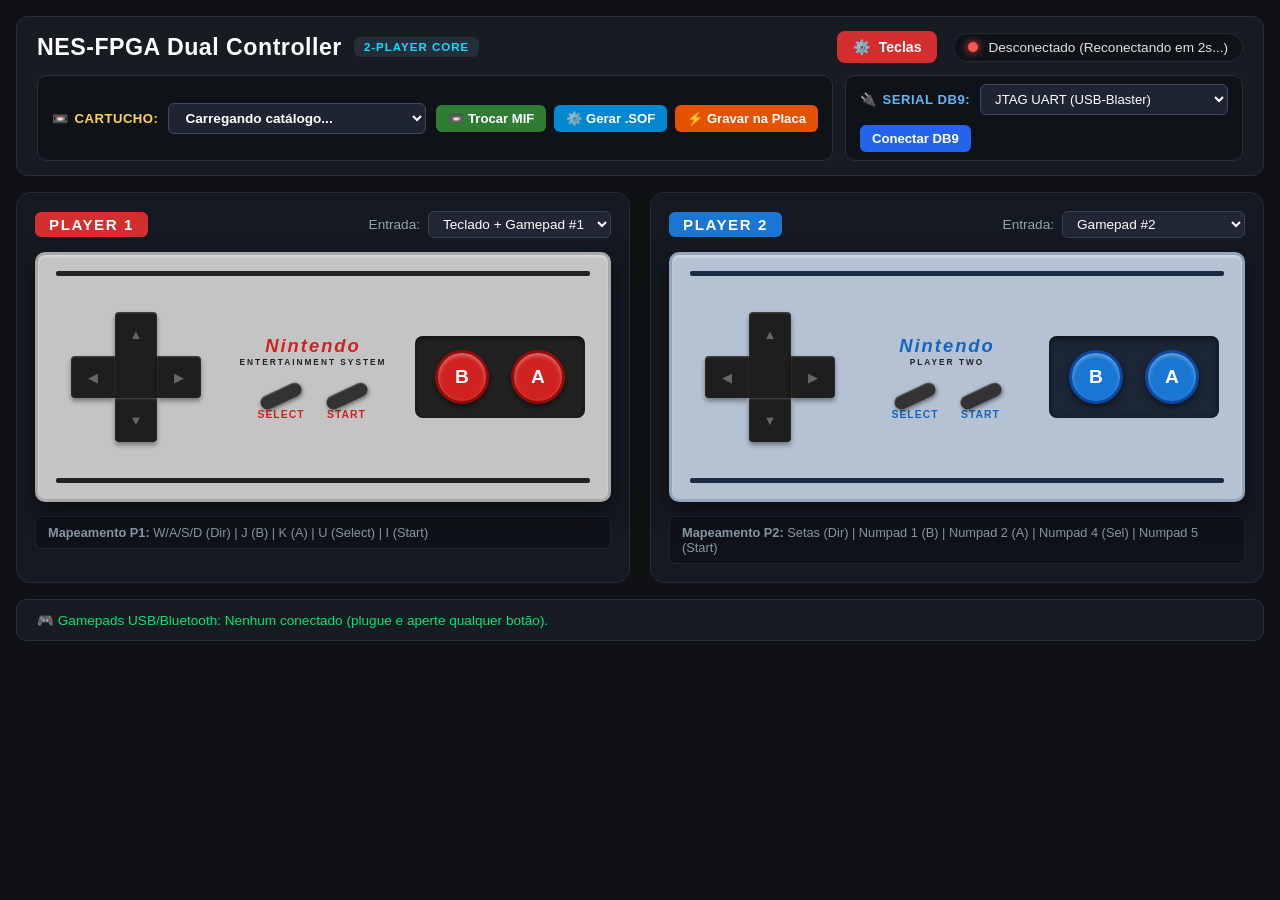
==== commit 3d147a3e: "fix(web): reestruturar header responsivo e adaptar layout para multiplos tipos de tela" ====
--- a/pc_controller/web/index.html
+++ b/pc_controller/web/index.html
@@ -8,45 +8,58 @@
 </head>
 <body>
     <div class="app-layout">
-        <header>
-            <div class="brand">
-                <h1>NES-FPGA Dual Controller</h1>
-                <span class="badge-system">2-Player Independent Core</span>
-            </div>
-            <div class="cartridge-switch-bar">
-                <div class="cart-label">
-                    <span class="cart-icon">📼</span>
-                    <span class="cart-title">Cartucho:</span>
-                </div>
-                <select id="select-game" class="game-select" title="Selecione o jogo NROM (Mapper 0) para carregar">
-                    <option value="" disabled selected>Carregando catálogo...</option>
-                </select>
-                <button id="btn-switch-mif" class="btn-cart-mif" title="Apenas altera os arquivos MIF em cart_init/ (instantâneo)">
-                    📼 Trocar MIF
-                </button>
-                <button id="btn-build-sof" class="btn-cart-build" title="Altera MIF e recompila o bitstream NES.sof com o Quartus Assembler">
-                    ⚙️ Gerar .SOF
-                </button>
-                <button id="btn-flash-game" class="btn-cart-flash" title="1-Click: Altera MIF + Recompila com Assembler + Grava na FPGA via Quartus Programmer">
-                    ⚡ Gravar na Placa
-                </button>
-            </div>
-            <div class="serial-switch-bar" style="display: flex; align-items: center; gap: 8px;">
-                <span class="serial-icon" title="Porta Serial RS-232 / DB9">🔌</span>
-                <select id="select-serial-port" class="serial-select" title="Selecione a porta Serial COM (conector DB9 ou conversor USB-Serial)" style="background: #2a2a2e; color: #fff; border: 1px solid #444; border-radius: 4px; padding: 4px 8px; font-size: 13px;">
-                    <option value="">JTAG UART (USB-Blaster)</option>
-                </select>
-                <button id="btn-toggle-serial" class="btn-serial" title="Conectar conector Serial DB9 / RS-232" style="background: #3b82f6; color: #fff; border: none; border-radius: 4px; padding: 5px 10px; font-size: 13px; cursor: pointer;">
-                    Conectar DB9
-                </button>
-            </div>
-            <div class="top-actions">
-                <button id="btn-open-settings" class="btn-primary">
-                    <span class="icon">⚙️</span> Teclas
-                </button>
-                <div class="status-bar">
-                    <span id="connection-indicator" class="dot disconnected"></span>
-                    <span id="connection-status">Desconectado</span>
+        <header class="app-header">
+            <!-- Linha Superior: Marca e Status Global -->
+            <div class="header-main-row">
+                <div class="brand">
+                    <h1>NES-FPGA Dual Controller</h1>
+                    <span class="badge-system">2-Player Core</span>
+                </div>
+                <div class="top-actions">
+                    <button id="btn-open-settings" class="btn-primary">
+                        <span class="icon">⚙️</span> Teclas
+                    </button>
+                    <div class="status-bar">
+                        <span id="connection-indicator" class="dot disconnected"></span>
+                        <span id="connection-status">Desconectado</span>
+                    </div>
+                </div>
+            </div>
+
+            <!-- Linha de Ferramentas: Cartuchos e Conexão Serial DB9 -->
+            <div class="header-tools-row">
+                <div class="cartridge-switch-bar">
+                    <div class="cart-label">
+                        <span class="cart-icon">📼</span>
+                        <span class="cart-title">Cartucho:</span>
+                    </div>
+                    <select id="select-game" class="game-select" title="Selecione o jogo NROM (Mapper 0) para carregar">
+                        <option value="" disabled selected>Carregando catálogo...</option>
+                    </select>
+                    <div class="cart-actions-group">
+                        <button id="btn-switch-mif" class="btn-cart-mif" title="Apenas altera os arquivos MIF em cart_init/ (instantâneo)">
+                            📼 Trocar MIF
+                        </button>
+                        <button id="btn-build-sof" class="btn-cart-build" title="Altera MIF e recompila o bitstream NES.sof com o Quartus Assembler">
+                            ⚙️ Gerar .SOF
+                        </button>
+                        <button id="btn-flash-game" class="btn-cart-flash" title="1-Click: Altera MIF + Recompila com Assembler + Grava na FPGA via Quartus Programmer">
+                            ⚡ Gravar na Placa
+                        </button>
+                    </div>
+                </div>
+
+                <div class="serial-switch-bar">
+                    <div class="serial-label">
+                        <span class="serial-icon" title="Porta Serial RS-232 / DB9">🔌</span>
+                        <span class="serial-title">Serial DB9:</span>
+                    </div>
+                    <select id="select-serial-port" class="serial-select" title="Selecione a porta Serial COM (conector DB9 ou conversor USB-Serial)">
+                        <option value="">JTAG UART (USB-Blaster)</option>
+                    </select>
+                    <button id="btn-toggle-serial" class="btn-serial" title="Conectar conector Serial DB9 / RS-232">
+                        Conectar DB9
+                    </button>
                 </div>
             </div>
         </header>
--- a/pc_controller/web/style.css
+++ b/pc_controller/web/style.css
@@ -6,46 +6,65 @@
     -webkit-user-select: none;
 }
 
+html, body {
+    width: 100%;
+    min-height: 100vh;
+    overflow-x: hidden;
+}
+
 body {
     background-color: #0f1115;
     color: #e0e0e0;
     font-family: 'Segoe UI', -apple-system, BlinkMacSystemFont, Roboto, sans-serif;
-    min-height: 100vh;
-    padding: 20px;
+    padding: 16px;
     display: flex;
     justify-content: center;
 }
 
 .app-layout {
     width: 100%;
-    max-width: 1400px;
+    max-width: 1440px;
     display: flex;
     flex-direction: column;
-    gap: 20px;
-}
-
-/* Header */
-header {
-    display: flex;
-    justify-content: space-between;
-    align-items: center;
+    gap: 16px;
+    min-width: 0;
+}
+
+/* Header Principal */
+header,
+.app-header {
+    display: flex;
+    flex-direction: column;
+    gap: 12px;
     background: #171b22;
-    padding: 14px 24px;
+    padding: 14px 20px;
     border-radius: 12px;
     border: 1px solid #28303d;
+    width: 100%;
+}
+
+.header-main-row {
+    display: flex;
+    justify-content: space-between;
+    align-items: center;
+    gap: 16px;
+    width: 100%;
+    flex-wrap: wrap;
 }
 
 .brand {
     display: flex;
     align-items: center;
-    gap: 14px;
+    gap: 12px;
+    flex-wrap: wrap;
 }
 
 h1 {
-    font-size: 1.45rem;
+    font-size: clamp(1.15rem, 2.2vw, 1.45rem);
     font-weight: 800;
     color: #ffffff;
     letter-spacing: 0.5px;
+    white-space: nowrap;
 }
 
 .badge-system {
@@ -57,6 +76,7 @@
     padding: 4px 10px;
     border-radius: 6px;
     letter-spacing: 1px;
+    white-space: nowrap;
 }
 
 .top-actions {
@@ -133,24 +153,30 @@
 /* Grade com os 2 Controles */
 .controllers-grid {
     display: grid;
-    grid-template-columns: repeat(auto-fit, minmax(620px, 1fr));
-    gap: 24px;
+    grid-template-columns: repeat(auto-fit, minmax(min(100%, 540px), 1fr));
+    gap: 20px;
+    width: 100%;
+    min-width: 0;
 }
 
 .player-panel {
     background: #151921;
     border-radius: 14px;
-    padding: 20px;
+    padding: 18px;
     border: 1px solid #232b38;
     display: flex;
     flex-direction: column;
-    gap: 16px;
+    gap: 14px;
+    min-width: 0;
+    overflow: hidden;
 }
 
 .panel-header {
     display: flex;
     justify-content: space-between;
     align-items: center;
+    gap: 10px;
+    flex-wrap: wrap;
 }
 
 .player-tag {
@@ -177,6 +203,7 @@
     gap: 8px;
     font-size: 0.85rem;
     color: #90a4ae;
+    flex-wrap: wrap;
 }
 
 .source-select {
@@ -192,14 +219,18 @@
 
 /* Chassi do Controle */
 .controller-case {
-    height: 270px;
+    height: auto;
+    min-height: 250px;
     border-radius: 10px;
-    padding: 18px 22px;
+    padding: 16px 18px;
     display: flex;
     flex-direction: column;
     justify-content: space-between;
     position: relative;
     box-shadow: 0 10px 24px rgba(0, 0, 0, 0.5), inset 0 2px 3px rgba(255, 255, 255, 0.4);
+    width: 100%;
+    overflow: hidden;
+    gap: 10px;
 }
 
 .p1-case {
@@ -476,9 +507,11 @@
     background: #1a1e27;
     border: 1px solid #2e3747;
     border-radius: 14px;
-    width: 90%;
+    width: 95%;
     max-width: 820px;
-    padding: 24px;
+    max-height: 90vh;
+    overflow-y: auto;
+    padding: clamp(16px, 3vw, 24px);
     display: flex;
     flex-direction: column;
     gap: 18px;
@@ -586,15 +619,27 @@
     border-top: 1px solid #28303d;
 }
 
+/* Linha de Ferramentas: Cartuchos + Conexão Serial DB9 */
+.header-tools-row {
+    display: flex;
+    align-items: stretch;
+    gap: 12px;
+    width: 100%;
+    flex-wrap: wrap;
+}
+
 /* Barra de Seleção de Cartucho / Jogo */
 .cartridge-switch-bar {
     display: flex;
     align-items: center;
     gap: 10px;
     background: #0f1217;
-    padding: 6px 14px;
-    border-radius: 20px;
+    padding: 8px 14px;
+    border-radius: 10px;
     border: 1px solid #28303d;
+    flex: 2 1 600px;
+    flex-wrap: wrap;
+    min-width: 0;
 }
 
 .cart-label {
@@ -606,6 +651,7 @@
     color: #ffd54f;
     text-transform: uppercase;
     letter-spacing: 0.5px;
+    flex-shrink: 0;
 }
 
 .game-select {
@@ -616,7 +662,9 @@
     border-radius: 6px;
     font-size: 0.85rem;
     font-weight: 600;
-    max-width: 280px;
+    flex: 1 1 200px;
+    min-width: 160px;
+    max-width: 100%;
     cursor: pointer;
     outline: none;
     transition: border-color 0.15s ease;
@@ -624,6 +672,74 @@
 
 .game-select:focus {
     border-color: #00bcd4;
+}
+
+.cart-actions-group {
+    display: flex;
+    align-items: center;
+    gap: 8px;
+    flex-wrap: wrap;
+    flex-shrink: 0;
+}
+
+/* Barra de Conexão Serial DB9 */
+.serial-switch-bar {
+    display: flex;
+    align-items: center;
+    gap: 10px;
+    background: #0f1217;
+    padding: 8px 14px;
+    border-radius: 10px;
+    border: 1px solid #28303d;
+    flex: 1 1 300px;
+    flex-wrap: wrap;
+    min-width: 0;
+}
+
+.serial-label {
+    display: flex;
+    align-items: center;
+    gap: 6px;
+    font-size: 0.82rem;
+    font-weight: 700;
+    color: #64b5f6;
+    text-transform: uppercase;
+    letter-spacing: 0.5px;
+    flex-shrink: 0;
+}
+
+.serial-select {
+    background: #1e2430;
+    color: #fff;
+    border: 1px solid #3d4a5e;
+    border-radius: 6px;
+    padding: 6px 10px;
+    font-size: 0.82rem;
+    flex: 1 1 140px;
+    min-width: 110px;
+    cursor: pointer;
+}
+
+.btn-serial {
+    background: #2563eb;
+    color: #fff;
+    border: none;
+    border-radius: 6px;
+    padding: 6px 12px;
+    font-size: 0.82rem;
+    font-weight: 700;
+    cursor: pointer;
+    transition: background 0.15s ease, transform 0.05s ease;
+    white-space: nowrap;
+    flex-shrink: 0;
+}
+
+.btn-serial:hover {
+    background: #1d4ed8;
+}
+
+.btn-serial:active {
+    transform: scale(0.96);
 }
 
 .btn-cart-mif,
@@ -882,3 +998,235 @@
     font-family: monospace;
     font-size: 0.78rem;
 }
+
+/* ==========================================================================
+   RESPONSIVIDADE E ADAPTAÇÃO PARA MÚLTIPLOS TIPOS DE TELA
+   ========================================================================== */
+
+/* Laptops e Telas Médias (<= 1200px) */
+@media (max-width: 1200px) {
+    .controllers-grid {
+        grid-template-columns: 1fr;
+        gap: 18px;
+    }
+}
+
+/* Tablets e Janelas Reduzidas (<= 880px) */
+@media (max-width: 880px) {
+    .header-tools-row {
+        flex-direction: column;
+    }
+
+    .cartridge-switch-bar,
+    .serial-switch-bar {
+        width: 100%;
+        flex: 1 1 100%;
+    }
+
+    .mapping-columns {
+        grid-template-columns: 1fr;
+        gap: 14px;
+    }
+
+    .pipeline-status-grid {
+        grid-template-columns: 1fr;
+        gap: 8px;
+    }
+}
+
+/* Smartphones e Telas Estreitas (<= 600px) */
+@media (max-width: 600px) {
+    body {
+        padding: 8px;
+    }
+
+    header,
+    .app-header {
+        padding: 12px;
+        gap: 10px;
+    }
+
+    .header-main-row {
+        flex-direction: column;
+        align-items: flex-start;
+        gap: 10px;
+    }
+
+    .brand {
+        width: 100%;
+        justify-content: space-between;
+    }
+
+    .top-actions {
+        width: 100%;
+        justify-content: space-between;
+    }
+
+    .cart-actions-group {
+        width: 100%;
+        display: grid;
+        grid-template-columns: repeat(3, 1fr);
+        gap: 6px;
+    }
+
+    .btn-cart-mif,
+    .btn-cart-build,
+    .btn-cart-flash {
+        padding: 8px 4px;
+        font-size: 0.72rem;
+        text-align: center;
+        width: 100%;
+    }
+
+    .player-panel {
+        padding: 12px;
+    }
+
+    .controller-case {
+        padding: 12px 10px;
+        min-height: 220px;
+    }
+
+    .controller-inner {
+        padding: 0;
+        gap: 4px;
+    }
+
+    /* Redimensionamento proporcional do D-Pad para não estourar em mobile */
+    .dpad-zone {
+        width: 110px;
+        height: 110px;
+    }
+
+    .dpad {
+        width: 100px;
+        height: 100px;
+    }
+
+    .dpad-btn.up {
+        left: 33px;
+        width: 34px;
+        height: 35px;
+    }
+
+    .dpad-btn.down {
+        bottom: 0;
+        left: 33px;
+        width: 34px;
+        height: 35px;
+    }
+
+    .dpad-btn.left {
+        top: 33px;
+        left: 0;
+        width: 35px;
+        height: 34px;
+    }
+
+    .dpad-btn.right {
+        top: 33px;
+        right: 0;
+        width: 35px;
+        height: 34px;
+    }
+
+    .dpad-center {
+        top: 33px;
+        left: 33px;
+        width: 34px;
+        height: 34px;
+    }
+
+    .middle-zone {
+        gap: 14px;
+    }
+
+    .logo {
+        font-size: 0.95rem;
+        letter-spacing: 1px;
+    }
+
+    .logo small {
+        font-size: 0.45rem;
+        letter-spacing: 1px;
+    }
+
+    .pill-buttons {
+        gap: 12px;
+    }
+
+    .pill-btn {
+        width: 36px;
+        height: 12px;
+    }
+
+    .action-zone {
+        padding: 10px 12px;
+        gap: 12px;
+    }
+
+    .round-btn {
+        width: 44px;
+        height: 44px;
+        font-size: 1rem;
+    }
+
+    .quick-bindings {
+        font-size: 0.74rem;
+        padding: 6px 10px;
+    }
+}
+
+/* Telas Ultra-Estreitas (<= 420px) */
+@media (max-width: 420px) {
+    .cart-actions-group {
+        grid-template-columns: 1fr;
+    }
+
+    .btn-cart-mif,
+    .btn-cart-build,
+    .btn-cart-flash {
+        padding: 7px 10px;
+        font-size: 0.78rem;
+    }
+
+    .dpad-zone {
+        width: 95px;
+        height: 95px;
+    }
+
+    .dpad {
+        width: 86px;
+        height: 86px;
+    }
+
+    .dpad-btn.up, .dpad-btn.down {
+        left: 28px;
+        width: 30px;
+        height: 30px;
+    }
+
+    .dpad-btn.left, .dpad-btn.right {
+        top: 28px;
+        width: 30px;
+        height: 30px;
+    }
+
+    .dpad-center {
+        top: 28px;
+        left: 28px;
+        width: 30px;
+        height: 30px;
+    }
+
+    .action-zone {
+        padding: 6px 8px;
+        gap: 8px;
+    }
+
+    .round-btn {
+        width: 38px;
+        height: 38px;
+        font-size: 0.9rem;
+    }
+}
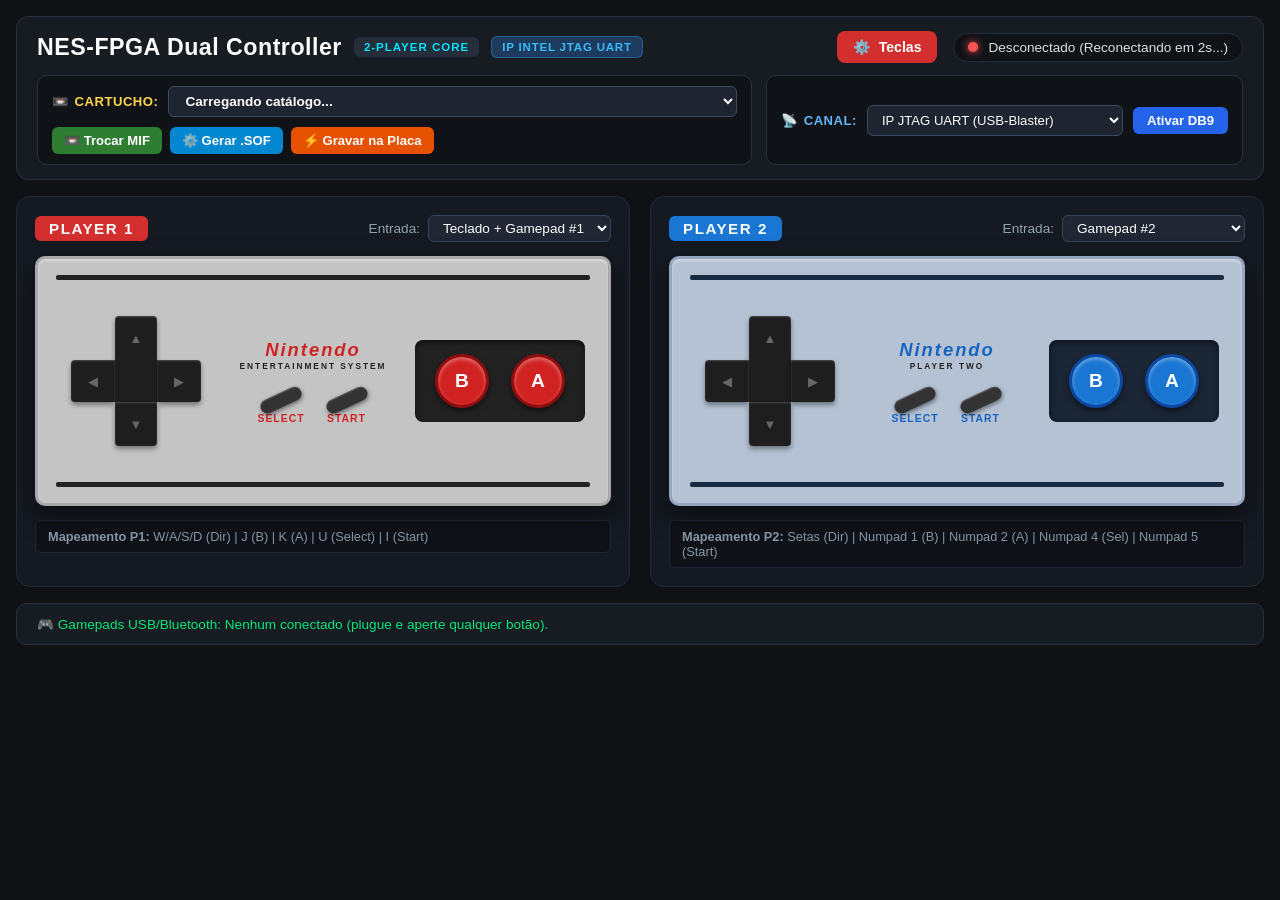
==== commit 00fabfc2: "feat(jtag_uart): adicionar suporte explicito e diagnostico autonomo ao IP Intel Altera JTAG UART" ====
--- a/pc_controller/web/index.html
+++ b/pc_controller/web/index.html
@@ -14,6 +14,7 @@
                 <div class="brand">
                     <h1>NES-FPGA Dual Controller</h1>
                     <span class="badge-system">2-Player Core</span>
+                    <span id="badge-transport" class="badge-transport" title="Canal ativo de comunicação com a FPGA">IP Intel JTAG UART</span>
                 </div>
                 <div class="top-actions">
                     <button id="btn-open-settings" class="btn-primary">
@@ -26,7 +27,7 @@
                 </div>
             </div>
 
-            <!-- Linha de Ferramentas: Cartuchos e Conexão Serial DB9 -->
+            <!-- Linha de Ferramentas: Cartuchos e Métodos de Entrada -->
             <div class="header-tools-row">
                 <div class="cartridge-switch-bar">
                     <div class="cart-label">
@@ -51,14 +52,14 @@
 
                 <div class="serial-switch-bar">
                     <div class="serial-label">
-                        <span class="serial-icon" title="Porta Serial RS-232 / DB9">🔌</span>
-                        <span class="serial-title">Serial DB9:</span>
-                    </div>
-                    <select id="select-serial-port" class="serial-select" title="Selecione a porta Serial COM (conector DB9 ou conversor USB-Serial)">
-                        <option value="">JTAG UART (USB-Blaster)</option>
+                        <span class="serial-icon" title="Método de Transporte / IP de Entrada">📡</span>
+                        <span class="serial-title">Canal:</span>
+                    </div>
+                    <select id="select-serial-port" class="serial-select" title="Selecione o canal de transporte: IP JTAG UART (Nativo) ou Serial DB9 (RS-232)">
+                        <option value="">IP JTAG UART (USB-Blaster)</option>
                     </select>
-                    <button id="btn-toggle-serial" class="btn-serial" title="Conectar conector Serial DB9 / RS-232">
-                        Conectar DB9
+                    <button id="btn-toggle-serial" class="btn-serial" title="Alternar entre IP JTAG UART e conector Serial DB9 / RS-232">
+                        Ativar DB9
                     </button>
                 </div>
             </div>
@@ -87,11 +88,11 @@
                         <!-- D-PAD -->
                         <div class="dpad-zone">
                             <div class="dpad" data-player="p1">
-                                <div class="dpad-btn up" data-btn="up" id="p1-btn-up"><span>▲</span></div>
-                                <div class="dpad-btn left" data-btn="left" id="p1-btn-left"><span>◀</span></div>
+                                <div class="dpad-btn up" data-player="p1" data-btn="up" id="p1-btn-up"><span>▲</span></div>
+                                <div class="dpad-btn left" data-player="p1" data-btn="left" id="p1-btn-left"><span>◀</span></div>
                                 <div class="dpad-center"></div>
-                                <div class="dpad-btn right" data-btn="right" id="p1-btn-right"><span>▶</span></div>
-                                <div class="dpad-btn down" data-btn="down" id="p1-btn-down"><span>▼</span></div>
+                                <div class="dpad-btn right" data-player="p1" data-btn="right" id="p1-btn-right"><span>▶</span></div>
+                                <div class="dpad-btn down" data-player="p1" data-btn="down" id="p1-btn-down"><span>▼</span></div>
                             </div>
                         </div>
 
@@ -149,11 +150,11 @@
                         <!-- D-PAD -->
                         <div class="dpad-zone">
                             <div class="dpad" data-player="p2">
-                                <div class="dpad-btn up" data-btn="up" id="p2-btn-up"><span>▲</span></div>
-                                <div class="dpad-btn left" data-btn="left" id="p2-btn-left"><span>◀</span></div>
+                                <div class="dpad-btn up" data-player="p2" data-btn="up" id="p2-btn-up"><span>▲</span></div>
+                                <div class="dpad-btn left" data-player="p2" data-btn="left" id="p2-btn-left"><span>◀</span></div>
                                 <div class="dpad-center"></div>
-                                <div class="dpad-btn right" data-btn="right" id="p2-btn-right"><span>▶</span></div>
-                                <div class="dpad-btn down" data-btn="down" id="p2-btn-down"><span>▼</span></div>
+                                <div class="dpad-btn right" data-player="p2" data-btn="right" id="p2-btn-right"><span>▶</span></div>
+                                <div class="dpad-btn down" data-player="p2" data-btn="down" id="p2-btn-down"><span>▼</span></div>
                             </div>
                         </div>
 
--- a/pc_controller/web/style.css
+++ b/pc_controller/web/style.css
@@ -79,6 +79,32 @@
     white-space: nowrap;
 }
 
+.badge-transport {
+    font-size: 0.72rem;
+    font-weight: 700;
+    text-transform: uppercase;
+    background: #1e3a5f;
+    color: #38bdf8;
+    padding: 4px 10px;
+    border-radius: 6px;
+    letter-spacing: 0.8px;
+    white-space: nowrap;
+    border: 1px solid rgba(56, 189, 248, 0.3);
+    transition: all 0.2s ease;
+}
+
+.badge-transport.serial {
+    background: #3b204e;
+    color: #c084fc;
+    border-color: rgba(192, 132, 252, 0.3);
+}
+
+.badge-transport.simulation {
+    background: #374151;
+    color: #9ca3af;
+    border-color: rgba(156, 163, 175, 0.3);
+}
+
 .top-actions {
     display: flex;
     align-items: center;
@@ -148,6 +174,11 @@
 .dot.disconnected {
     background-color: #ff5252;
     box-shadow: 0 0 8px #ff5252;
+}
+
+.dot.simulation {
+    background-color: #f59e0b;
+    box-shadow: 0 0 8px #f59e0b;
 }
 
 /* Grade com os 2 Controles */
@@ -622,10 +653,18 @@
 /* Linha de Ferramentas: Cartuchos + Conexão Serial DB9 */
 .header-tools-row {
     display: flex;
-    align-items: stretch;
+    flex-direction: column;
     gap: 12px;
     width: 100%;
-    flex-wrap: wrap;
+}
+
+@media (min-width: 1280px) {
+    .header-tools-row {
+        display: grid;
+        grid-template-columns: 1.8fr 1.2fr;
+        gap: 14px;
+        align-items: stretch;
+    }
 }
 
 /* Barra de Seleção de Cartucho / Jogo */
@@ -634,12 +673,13 @@
     align-items: center;
     gap: 10px;
     background: #0f1217;
-    padding: 8px 14px;
+    padding: 10px 14px;
     border-radius: 10px;
     border: 1px solid #28303d;
-    flex: 2 1 600px;
+    width: 100%;
     flex-wrap: wrap;
     min-width: 0;
+    box-sizing: border-box;
 }
 
 .cart-label {
@@ -679,7 +719,7 @@
     align-items: center;
     gap: 8px;
     flex-wrap: wrap;
-    flex-shrink: 0;
+    flex: 1 1 auto;
 }
 
 /* Barra de Conexão Serial DB9 */
@@ -688,12 +728,13 @@
     align-items: center;
     gap: 10px;
     background: #0f1217;
-    padding: 8px 14px;
+    padding: 10px 14px;
     border-radius: 10px;
     border: 1px solid #28303d;
-    flex: 1 1 300px;
+    width: 100%;
     flex-wrap: wrap;
     min-width: 0;
+    box-sizing: border-box;
 }
 
 .serial-label {
@@ -716,7 +757,7 @@
     padding: 6px 10px;
     font-size: 0.82rem;
     flex: 1 1 140px;
-    min-width: 110px;
+    min-width: 120px;
     cursor: pointer;
 }
 
@@ -725,7 +766,7 @@
     color: #fff;
     border: none;
     border-radius: 6px;
-    padding: 6px 12px;
+    padding: 6px 14px;
     font-size: 0.82rem;
     font-weight: 700;
     cursor: pointer;
@@ -1011,10 +1052,11 @@
     }
 }
 
-/* Tablets e Janelas Reduzidas (<= 880px) */
-@media (max-width: 880px) {
+/* Laptops Compactos e Tablets (<= 1080px): Linha dedicada para Cartucho e Serial */
+@media (max-width: 1080px) {
     .header-tools-row {
         flex-direction: column;
+        gap: 10px;
     }
 
     .cartridge-switch-bar,
@@ -1034,8 +1076,8 @@
     }
 }
 
-/* Smartphones e Telas Estreitas (<= 600px) */
-@media (max-width: 600px) {
+/* Smartphones e Telas Estreitas (<= 650px) */
+@media (max-width: 650px) {
     body {
         padding: 8px;
     }
@@ -1062,20 +1104,52 @@
         justify-content: space-between;
     }
 
+    .cartridge-switch-bar {
+        padding: 10px;
+        gap: 8px;
+    }
+
     .cart-actions-group {
         width: 100%;
-        display: grid;
-        grid-template-columns: repeat(3, 1fr);
+        display: flex;
+        flex-wrap: wrap;
         gap: 6px;
     }
 
     .btn-cart-mif,
     .btn-cart-build,
     .btn-cart-flash {
-        padding: 8px 4px;
-        font-size: 0.72rem;
+        padding: 8px 6px;
+        font-size: 0.74rem;
         text-align: center;
+        flex: 1 1 90px;
+    }
+
+    /* Barra Serial DB9 ajustada em telas menores */
+    .serial-switch-bar {
+        padding: 10px;
+        gap: 8px;
         width: 100%;
+        display: flex;
+        align-items: center;
+        flex-wrap: wrap;
+    }
+
+    .serial-label {
+        font-size: 0.8rem;
+        flex-shrink: 0;
+    }
+
+    .serial-select {
+        flex: 1 1 140px;
+        min-width: 110px;
+        font-size: 0.8rem;
+    }
+
+    .btn-serial {
+        flex: 0 0 auto;
+        padding: 8px 14px;
+        font-size: 0.8rem;
     }
 
     .player-panel {
@@ -1177,17 +1251,55 @@
     }
 }
 
-/* Telas Ultra-Estreitas (<= 420px) */
-@media (max-width: 420px) {
+/* Telas Ultra-Estreitas e Smartphones Verticais (<= 460px) */
+@media (max-width: 460px) {
+    .cartridge-switch-bar {
+        flex-direction: column;
+        align-items: stretch;
+    }
+
+    .cart-label {
+        width: 100%;
+    }
+
+    .game-select {
+        width: 100%;
+        flex: 1 1 auto;
+    }
+
     .cart-actions-group {
         grid-template-columns: 1fr;
+        width: 100%;
     }
 
     .btn-cart-mif,
     .btn-cart-build,
     .btn-cart-flash {
-        padding: 7px 10px;
+        padding: 8px 10px;
         font-size: 0.78rem;
+    }
+
+    /* Serial DB9 em coluna única sem risco de corte lateral */
+    .serial-switch-bar {
+        flex-direction: column;
+        align-items: stretch;
+        gap: 8px;
+    }
+
+    .serial-label {
+        width: 100%;
+    }
+
+    .serial-select {
+        width: 100%;
+        flex: 1 1 auto;
+    }
+
+    .btn-serial {
+        width: 100%;
+        flex: 1 1 auto;
+        padding: 8px 10px;
+        text-align: center;
     }
 
     .dpad-zone {
